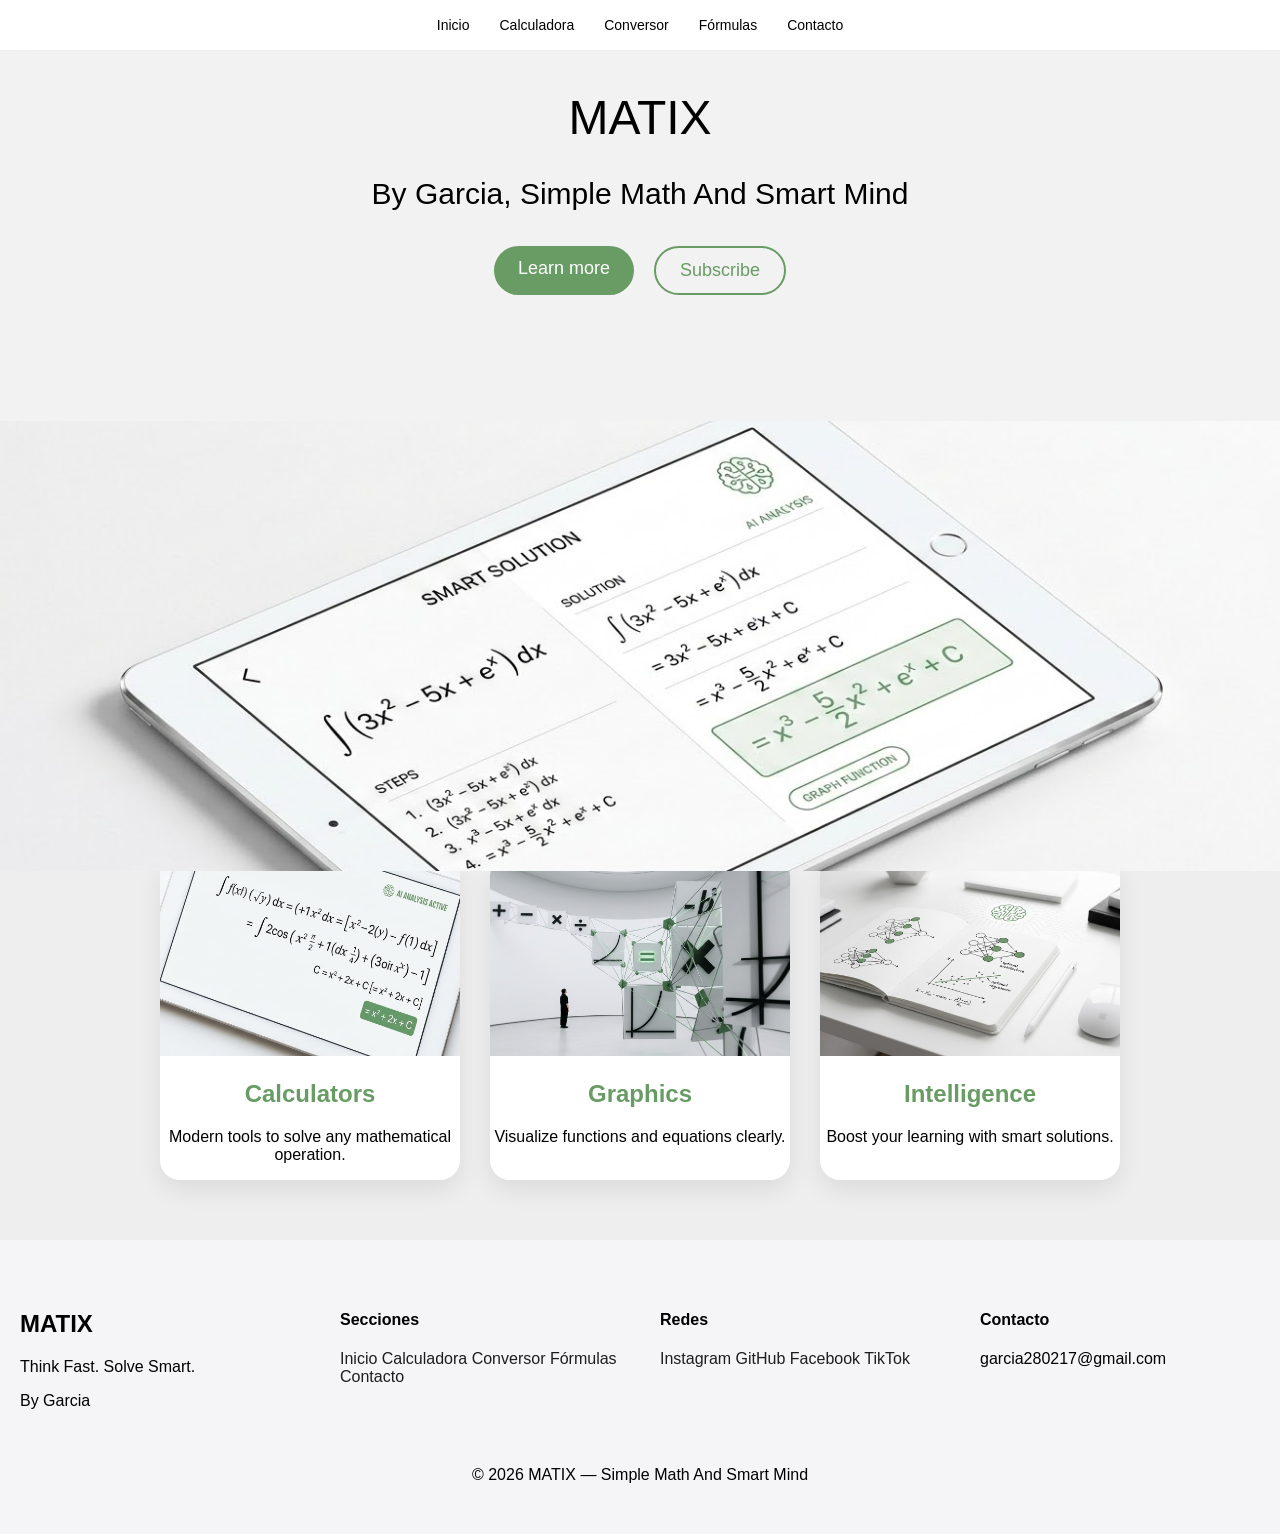
==== index.html @ 64fded67 "Update Calculadora link to new path" ====
<!DOCTYPE html>
<html lang="es">
<head>
<meta charset="UTF-8">
<meta name="viewport" content="width=device-width, initial-scale=1.0">
<title>MATIX</title>

<link href="https://fonts.googleapis.com/css2?family=Manrope:wght@300;600&display=swap" rel="stylesheet">
<link rel="stylesheet" href="index.css">

</head>

<body>

<!-- CONTENEDOR GENERAL -->
<div class="page">

    <!-- NAV -->
    <div class="nav-container">
        <nav>
            <div class="menu-toggle">☰</div>

            <ul class="menu">
                <li><a href="#">Inicio</a></li>
                <li><a href="00-Pag/Calculadora/calculadora.html">Calculadora</a></li>
                <li><a href="#">Conversor</a></li>
                <li><a href="#">Fórmulas</a></li>
                <li><a href="#">Contacto</a></li>
            </ul>
        </nav>

    <!-- CONTENIDO -->
    <main>

        <div class="cuadro2">
            <h1 class="title">MATIX</h1>
            <h2 class="subtt">By Garcia, Simple Math And Smart Mind</h2>

            <!-- BOTONES -->
            <div class="contenedor">
                <div class="botones">
                    <a href="#" class="btn primary">Learn more</a>
                    <a href="#" class="btn outline">Subscribe</a>
                </div>
            </div>
            <br><br>
            <!-- CARRUSEL -->
            <div class="carousel">
                <div class="slides">

                    <div class="slide">
                        <img src="./00-Pag/img1.jpg">
                    </div>

                    <div class="slide">
                        <img src="./00-Pag/img2-.jpg">
                    </div>

                    <div class="slide">
                        <img src="./00-Pag/img3-.jpg">
                    </div>

                </div>
            </div>
        </div>
        <br><br><br><br> <br><br> <br>
        <!-- CARDS -->
        <div class="divcards">
            <div class="cards">
                <div class="card">
                <img src="./00-Pag/cards/calculadora.jpg" alt="Calculadora">
                <h2>Calculators</h2>
                <p>Modern tools to solve any mathematical operation.</p>
                </div>

                <div class="card">
                <img src="./00-Pag/cards/graficas.jpg" alt="Gráficas">
                <h2>Graphics</h2>
                <p>Visualize functions and equations clearly.</p>
                </div>

                <div class="card">
                <img src="./00-Pag/cards/inteligencia.jpg" alt="Inteligencia">
                <h2>Intelligence</h2>
                <p>Boost your learning with smart solutions.</p>
                </div>
            </div>
        </div>

    </main>

    <!-- FOOTER -->
    <footer class="footer">

        <div class="footer-container">

            <div>
                <h2>MATIX</h2>
                <p>Think Fast. Solve Smart.</p>
                <p>By Garcia</p>
            </div>

            <div>
                <h4>Secciones</h4>
                <a href="#">Inicio</a>
                <a href="00-Pag/Calculadora/calculadora.html">Calculadora</a>
                <a href="#">Conversor</a>
                <a href="#">Fórmulas</a>
                <a href="#">Contacto</a>
            </div>

            <div>
                <h4>Redes</h4>
                <a href="https://instagram.com/prvgarcia_" target="_blank">Instagram</a>
                <a href="https://github.com/garciaG29" target="_blank">GitHub</a>
                <a href="#">Facebook</a>
                <a href="https://tiktok.com/@prvgarcia_" target="_blank">TikTok</a>
            </div>

            <div>
                <h4>Contacto</h4>
                <p>garcia280217@gmail.com</p>
            </div>

        </div>

        <div class="footer-bottom">
            © 2026 MATIX — Simple Math And Smart Mind
        </div>

    </footer>

</div>

<script src="index.js"></script>
</body>
</html>
---- index.css ----
/* ================= BASE ================= */
body {
  margin: 0;
  font-family: SF Pro Text,SF Pro Icons,Helvetica Neue,Helvetica,Arial,sans-serif;
}

/* ================= NAV APPLE ================= */
nav {
  position: fixed;
  top: 0;
  left: 0;
  width: 100%;
  height: 50px;

  display: flex;
  justify-content: center;
  align-items: center;

  backdrop-filter: blur(12px);
  -webkit-backdrop-filter: blur(12px);
  background: rgba(255,255,255,0.6);

  border-bottom: 1px solid rgba(0,0,0,0.05);
  z-index: 1000;
}

.menu {
  display: flex;
  gap: 30px;
  list-style: none;
  margin: 0;
  padding: 0;
}

.menu li a {
  text-decoration: none;
  color: #000;
  font-size: 14px;
  transition: 0.3s;
}

.menu li a:hover {
  opacity: 0.5;
}

/* BOTÓN HAMBURGUESA */
.menu-toggle {
  display: none;
  position: absolute;
  left: 20px;
  font-size: 22px;
  cursor: pointer;
}

/* HERO */
.cuadro2 {
  margin-top: 50px;
  background-color: rgb(242,242,242);
  width: 100%;
  height: 620px;
}

.title {
  font-weight: 500;
  font-size: 48px;
  padding: 40px;
  text-align: center;
}

.subtt {
  font-weight: 100;
  font-size: 30px;
  padding: 40px;
  text-align: center;
  margin-top: -80px;
}

/* BOTONES */
.botones {
  display: flex;
  gap: 20px;
  padding: 40px;
}

.contenedor {
  margin-top: -70px;
  display: grid;
  place-items: center;
}

.btn {
  padding: 12px 24px;
  border-radius: 30px;
  font-size: 18px;
  text-decoration: none;
  transition: 0.3s;
}

.btn.primary {
  background: #699C64;
  color: white;
}

.btn.outline {
  border: 2px solid #699C64;
  color: #699C64;
}

.btn.outline:hover {
  background: #699C64;
  color: white;
}

/* ================= CARRUSEL ================= */
.carousel {
  position: relative;
  width: 100%;
  height: 450px;
  margin: 50px auto;
  overflow: hidden;
}

.slides {
  display: flex;
  transition: transform 1s ease-in-out;
}

.slide {
  min-width: 100%;
}

.slide img {
  width: 100%;
  display: block;
  margin-top: -110px;
}

/* ================= CARDS ================= */
.divcards {
  background: rgb(238,238,238);
}

.cards {
  display: flex;
  justify-content: center;
  gap: 30px;
  padding: 60px;
  flex-wrap: wrap;
}

.card {
  background: #fff;
  width: 300px;
  border-radius: 20px;
  overflow: hidden;
  box-shadow: 0 10px 25px rgba(0,0,0,0.08);
  transition: 0.3s;
  text-align: center;
}

.card:hover {
  transform: translateY(-10px);
}

.card img {
  width: 100%;
  height: 200px;
  object-fit: cover;
}

.card h2 {
  color: #699C64;
}

/* ================= FOOTER ================= */
.footer {
  background: #f5f5f7;
  padding: 50px 20px;
}

.footer-container {
  display: grid;
  grid-template-columns: repeat(auto-fit,minmax(200px,1fr));
  gap: 40px;
}

.footer a {
  text-decoration: none;
  color: #1d1d1f;
}

.footer-bottom {
  text-align: center;
  margin-top: 40px;
}

/* ================= RESPONSIVE ================= */

/* TABLET */
@media (max-width:1024px){
  .title {font-size:36px;}
  .subtt {font-size:22px;}
}

/* MOBILE */
@media (max-width:768px){

  /* NAV */
  .menu-toggle {
    display: block;
  }

  .menu {
    position: absolute;
    top: 50px;
    left: 0;
    width: 100%;

    flex-direction: column;
    align-items: center;

    background: rgba(255,255,255,0.85);
    backdrop-filter: blur(20px);

    padding: 20px 0;

    transform: translateY(-20px);
    opacity: 0;
    pointer-events: none;

    transition: all 0.4s ease;
  }

  .menu.active {
    transform: translateY(0);
    opacity: 1;
    pointer-events: auto;
  }

  /* HERO */
  .cuadro2 {
    height: auto;
    padding: 40px 20px;
  }

  .title {
    font-size: 28px;
  }

  .subtt {
    font-size: 16px;
    margin-top: -20px;
  }

  /* BOTONES */
  .botones {
    flex-direction: column;
    align-items: center;
  }

  .btn {
    width: 80%;
    text-align: center;
  }

  /* CARRUSEL */
  .carousel {
    height: 250px;
  }

  .slide img {
    margin-top: 0;
    height: 100%;
    object-fit: cover;
  }

  /* CARDS */
  .cards {
    flex-direction: column;
    align-items: center;
    padding: 20px;
  }

  .card {
    width: 90%;
  }

  /* FOOTER */
  .footer-container {
    grid-template-columns: 1fr;
    text-align: center;
  }
}
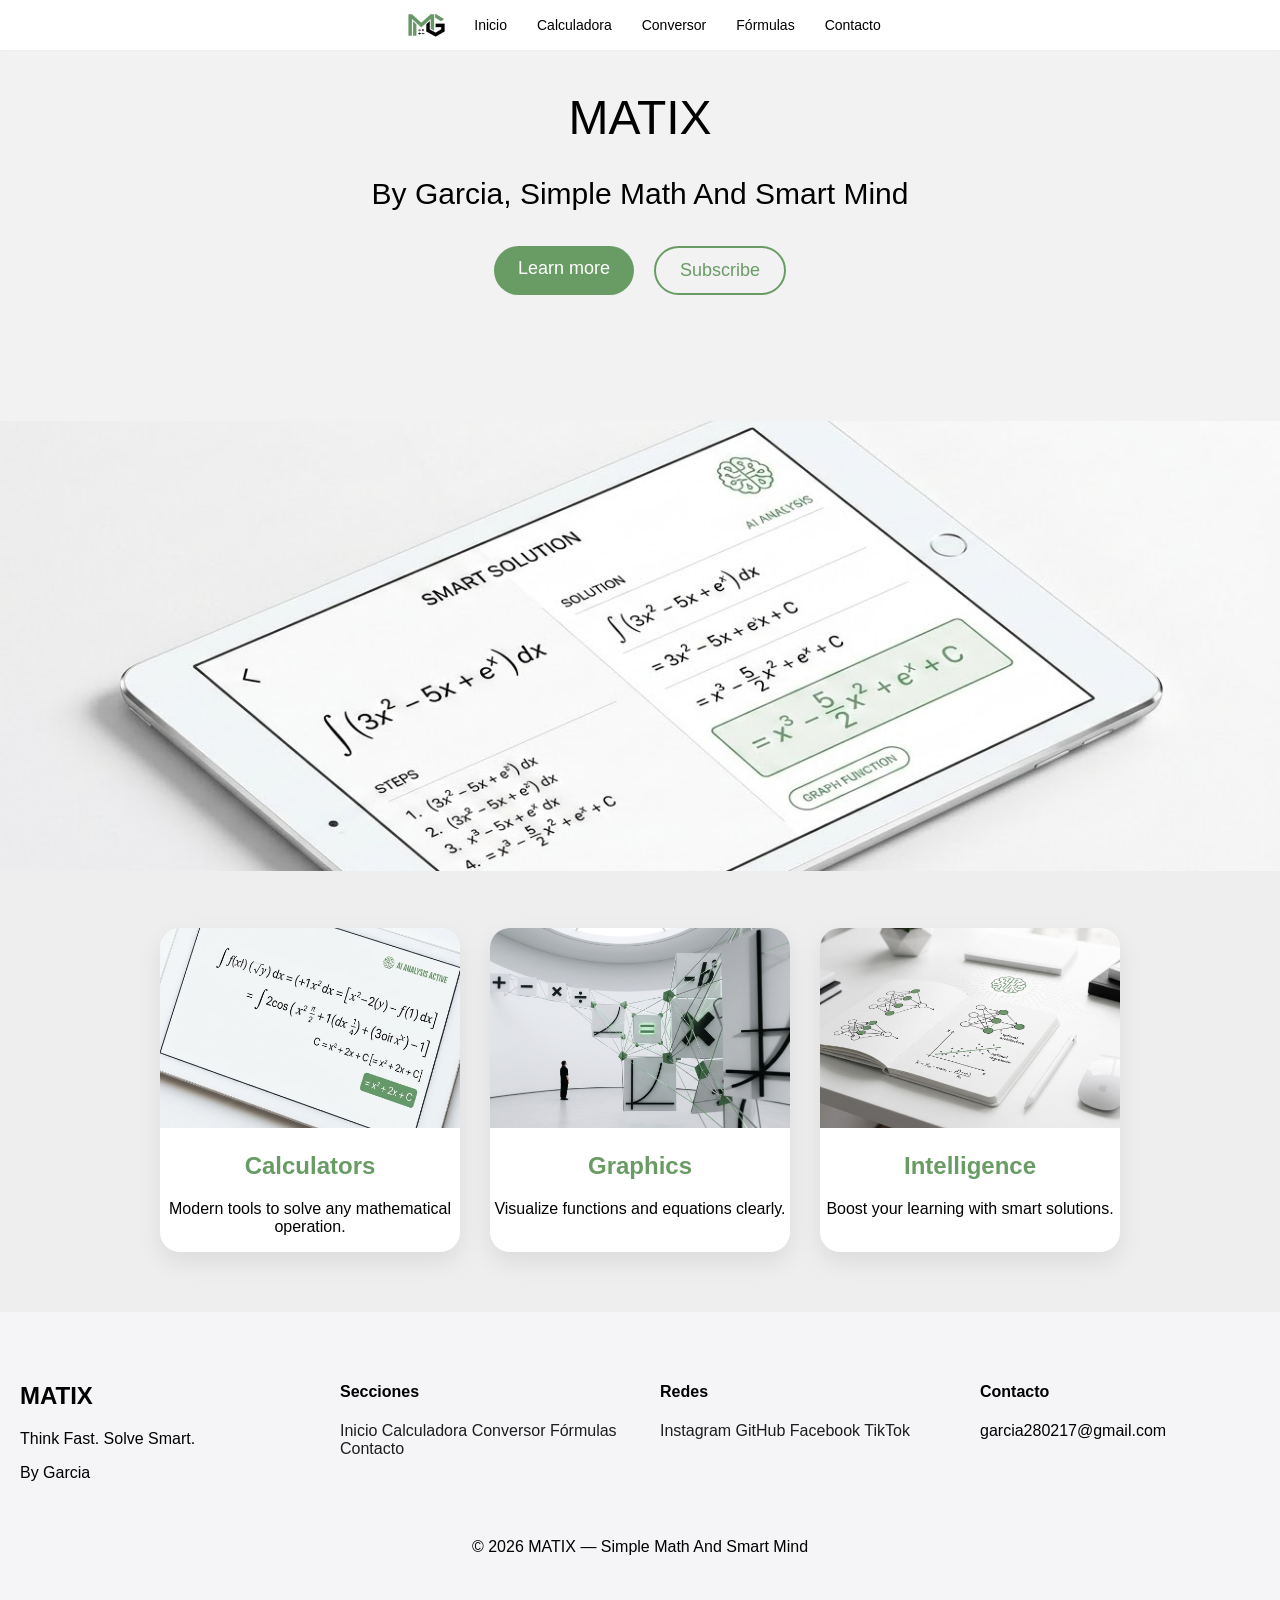
==== commit 46172119: ""ACTUALIZAR"" ====
--- a/index.html
+++ b/index.html
@@ -4,7 +4,7 @@
 <meta charset="UTF-8">
 <meta name="viewport" content="width=device-width, initial-scale=1.0">
 <title>MATIX</title>
-
+<link rel="icon" href="./logo.png?v=3">
 <link href="https://fonts.googleapis.com/css2?family=Manrope:wght@300;600&display=swap" rel="stylesheet">
 <link rel="stylesheet" href="index.css">
 
@@ -19,7 +19,7 @@
     <div class="nav-container">
         <nav>
             <div class="menu-toggle">☰</div>
-
+            <img src="./logo.png" alt="Logo MATIX" class="logo">
             <ul class="menu">
                 <li><a href="#">Inicio</a></li>
                 <li><a href="00-Pag/Calculadora/calculadora.html">Calculadora</a></li>
@@ -63,7 +63,7 @@
                 </div>
             </div>
         </div>
-        <br><br><br><br> <br><br> <br>
+        <br><br><br><br> <br><br> <br> <br> <br> <br> <br> 
         <!-- CARDS -->
         <div class="divcards">
             <div class="cards">
--- a/index.css
+++ b/index.css
@@ -11,7 +11,6 @@
   left: 0;
   width: 100%;
   height: 50px;
-
   display: flex;
   justify-content: center;
   align-items: center;
@@ -23,7 +22,10 @@
   border-bottom: 1px solid rgba(0,0,0,0.05);
   z-index: 1000;
 }
-
+.logo{
+  height: 30px;
+  margin-right: 20px;
+}
 .menu {
   display: flex;
   gap: 30px;
@@ -290,4 +292,4 @@
     grid-template-columns: 1fr;
     text-align: center;
   }
-}+}
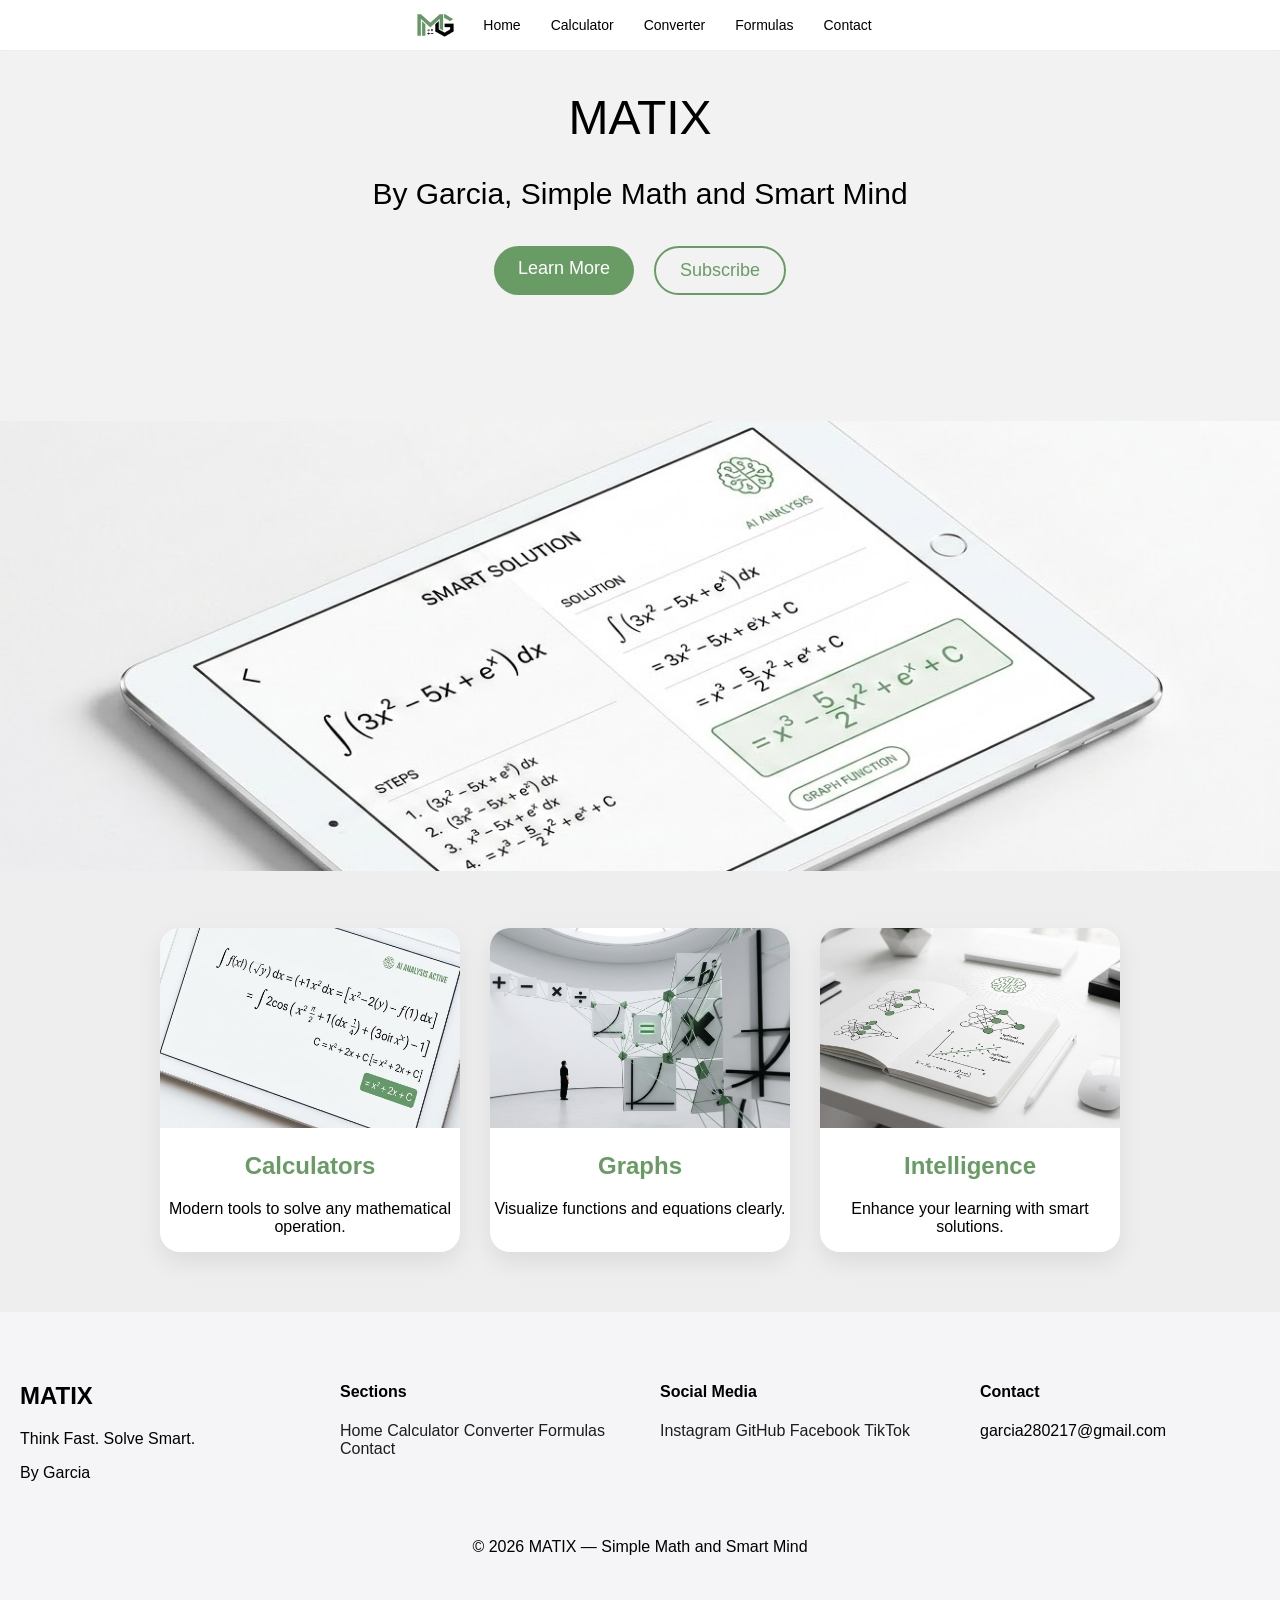
==== commit 5123edf4: ""Cambio Idioma"" ====
--- a/index.html
+++ b/index.html
@@ -1,5 +1,5 @@
 <!DOCTYPE html>
-<html lang="es">
+<html lang="en">
 <head>
 <meta charset="UTF-8">
 <meta name="viewport" content="width=device-width, initial-scale=1.0">
@@ -12,39 +12,39 @@
 
 <body>
 
-<!-- CONTENEDOR GENERAL -->
+<!-- GENERAL CONTAINER -->
 <div class="page">
 
     <!-- NAV -->
     <div class="nav-container">
         <nav>
             <div class="menu-toggle">☰</div>
-            <img src="./logo.png" alt="Logo MATIX" class="logo">
+            <img src="./logo.png" alt="MATIX Logo" class="logo">
             <ul class="menu">
-                <li><a href="#">Inicio</a></li>
-                <li><a href="00-Pag/Calculadora/calculadora.html">Calculadora</a></li>
-                <li><a href="#">Conversor</a></li>
-                <li><a href="#">Fórmulas</a></li>
-                <li><a href="#">Contacto</a></li>
+                <li><a href="#">Home</a></li>
+                <li><a href="00-Pag/Calculadora/calculadora.html">Calculator</a></li>
+                <li><a href="00-Pag/Conversor/conversor.html">Converter</a></li>
+                <li><a href="#">Formulas</a></li>
+                <li><a href="#">Contact</a></li>
             </ul>
         </nav>
 
-    <!-- CONTENIDO -->
+    <!-- CONTENT -->
     <main>
 
         <div class="cuadro2">
             <h1 class="title">MATIX</h1>
-            <h2 class="subtt">By Garcia, Simple Math And Smart Mind</h2>
+            <h2 class="subtt">By Garcia, Simple Math and Smart Mind</h2>
 
-            <!-- BOTONES -->
+            <!-- BUTTONS -->
             <div class="contenedor">
                 <div class="botones">
-                    <a href="#" class="btn primary">Learn more</a>
+                    <a href="#" class="btn primary">Learn More</a>
                     <a href="#" class="btn outline">Subscribe</a>
                 </div>
             </div>
             <br><br>
-            <!-- CARRUSEL -->
+            <!-- CAROUSEL -->
             <div class="carousel">
                 <div class="slides">
 
@@ -68,21 +68,21 @@
         <div class="divcards">
             <div class="cards">
                 <div class="card">
-                <img src="./00-Pag/cards/calculadora.jpg" alt="Calculadora">
+                <img src="./00-Pag/cards/calculadora.jpg" alt="Calculator">
                 <h2>Calculators</h2>
                 <p>Modern tools to solve any mathematical operation.</p>
                 </div>
 
                 <div class="card">
-                <img src="./00-Pag/cards/graficas.jpg" alt="Gráficas">
-                <h2>Graphics</h2>
+                <img src="./00-Pag/cards/graficas.jpg" alt="Graphs">
+                <h2>Graphs</h2>
                 <p>Visualize functions and equations clearly.</p>
                 </div>
 
                 <div class="card">
-                <img src="./00-Pag/cards/inteligencia.jpg" alt="Inteligencia">
+                <img src="./00-Pag/cards/inteligencia.jpg" alt="Intelligence">
                 <h2>Intelligence</h2>
-                <p>Boost your learning with smart solutions.</p>
+                <p>Enhance your learning with smart solutions.</p>
                 </div>
             </div>
         </div>
@@ -101,16 +101,16 @@
             </div>
 
             <div>
-                <h4>Secciones</h4>
-                <a href="#">Inicio</a>
-                <a href="00-Pag/Calculadora/calculadora.html">Calculadora</a>
-                <a href="#">Conversor</a>
-                <a href="#">Fórmulas</a>
-                <a href="#">Contacto</a>
+                <h4>Sections</h4>
+                <a href="#">Home</a>
+                <a href="00-Pag/Calculadora/calculadora.html">Calculator</a>
+                <a href="#">Converter</a>
+                <a href="#">Formulas</a>
+                <a href="#">Contact</a>
             </div>
 
             <div>
-                <h4>Redes</h4>
+                <h4>Social Media</h4>
                 <a href="https://instagram.com/prvgarcia_" target="_blank">Instagram</a>
                 <a href="https://github.com/garciaG29" target="_blank">GitHub</a>
                 <a href="#">Facebook</a>
@@ -118,14 +118,14 @@
             </div>
 
             <div>
-                <h4>Contacto</h4>
+                <h4>Contact</h4>
                 <p>garcia280217@gmail.com</p>
             </div>
 
         </div>
 
         <div class="footer-bottom">
-            © 2026 MATIX — Simple Math And Smart Mind
+            © 2026 MATIX — Simple Math and Smart Mind
         </div>
 
     </footer>
@@ -134,4 +134,4 @@
 
 <script src="index.js"></script>
 </body>
-</html>
+</html>
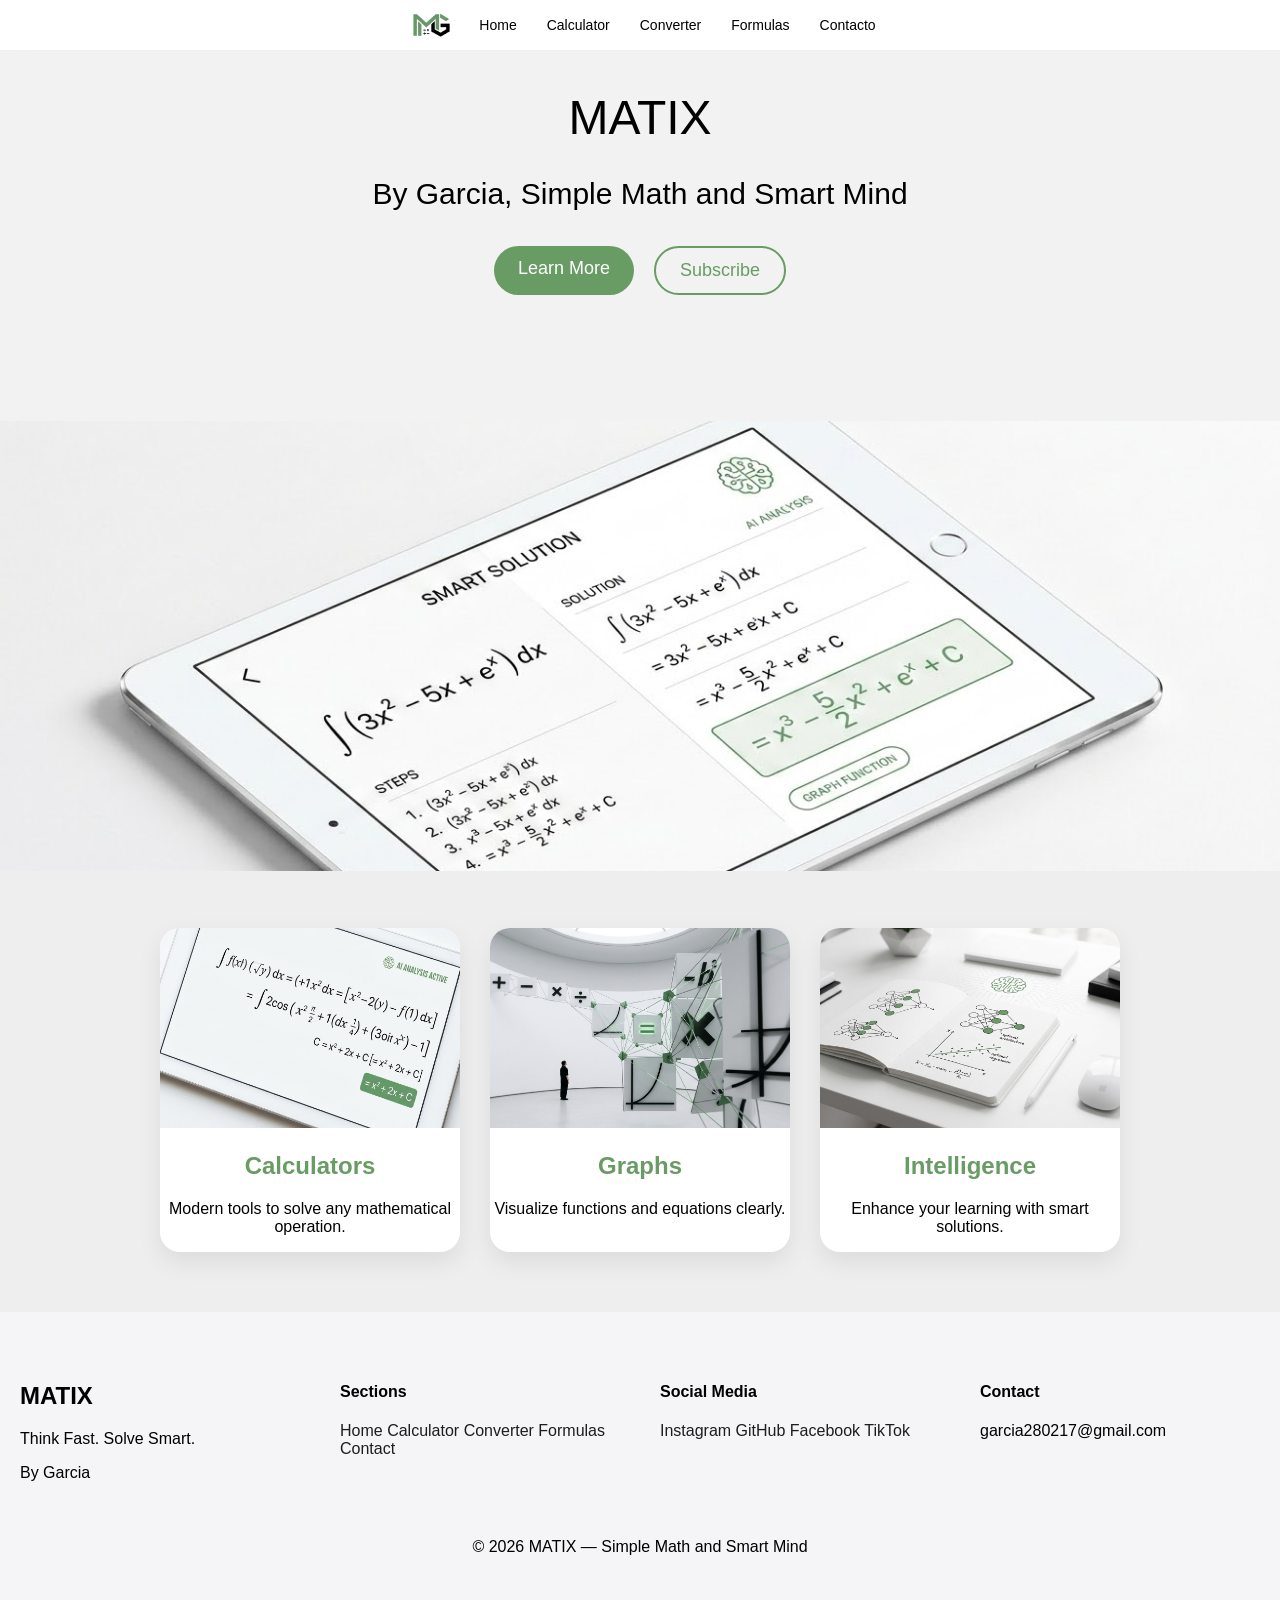
==== commit d5b9c4e1: ""Add contact page and update navigation links"" ====
--- a/index.html
+++ b/index.html
@@ -24,8 +24,8 @@
                 <li><a href="#">Home</a></li>
                 <li><a href="00-Pag/Calculadora/calculadora.html">Calculator</a></li>
                 <li><a href="00-Pag/Conversor/conversor.html">Converter</a></li>
-                <li><a href="#">Formulas</a></li>
-                <li><a href="#">Contact</a></li>
+                <li><a href="00-Pag/Formulas/formulas.html">Formulas</a></li>
+                <li><a href="00-Pag/Contacto/contacto.html" class="active">Contacto</a></li>
             </ul>
         </nav>
 
@@ -134,4 +134,4 @@
 
 <script src="index.js"></script>
 </body>
-</html>+</html>
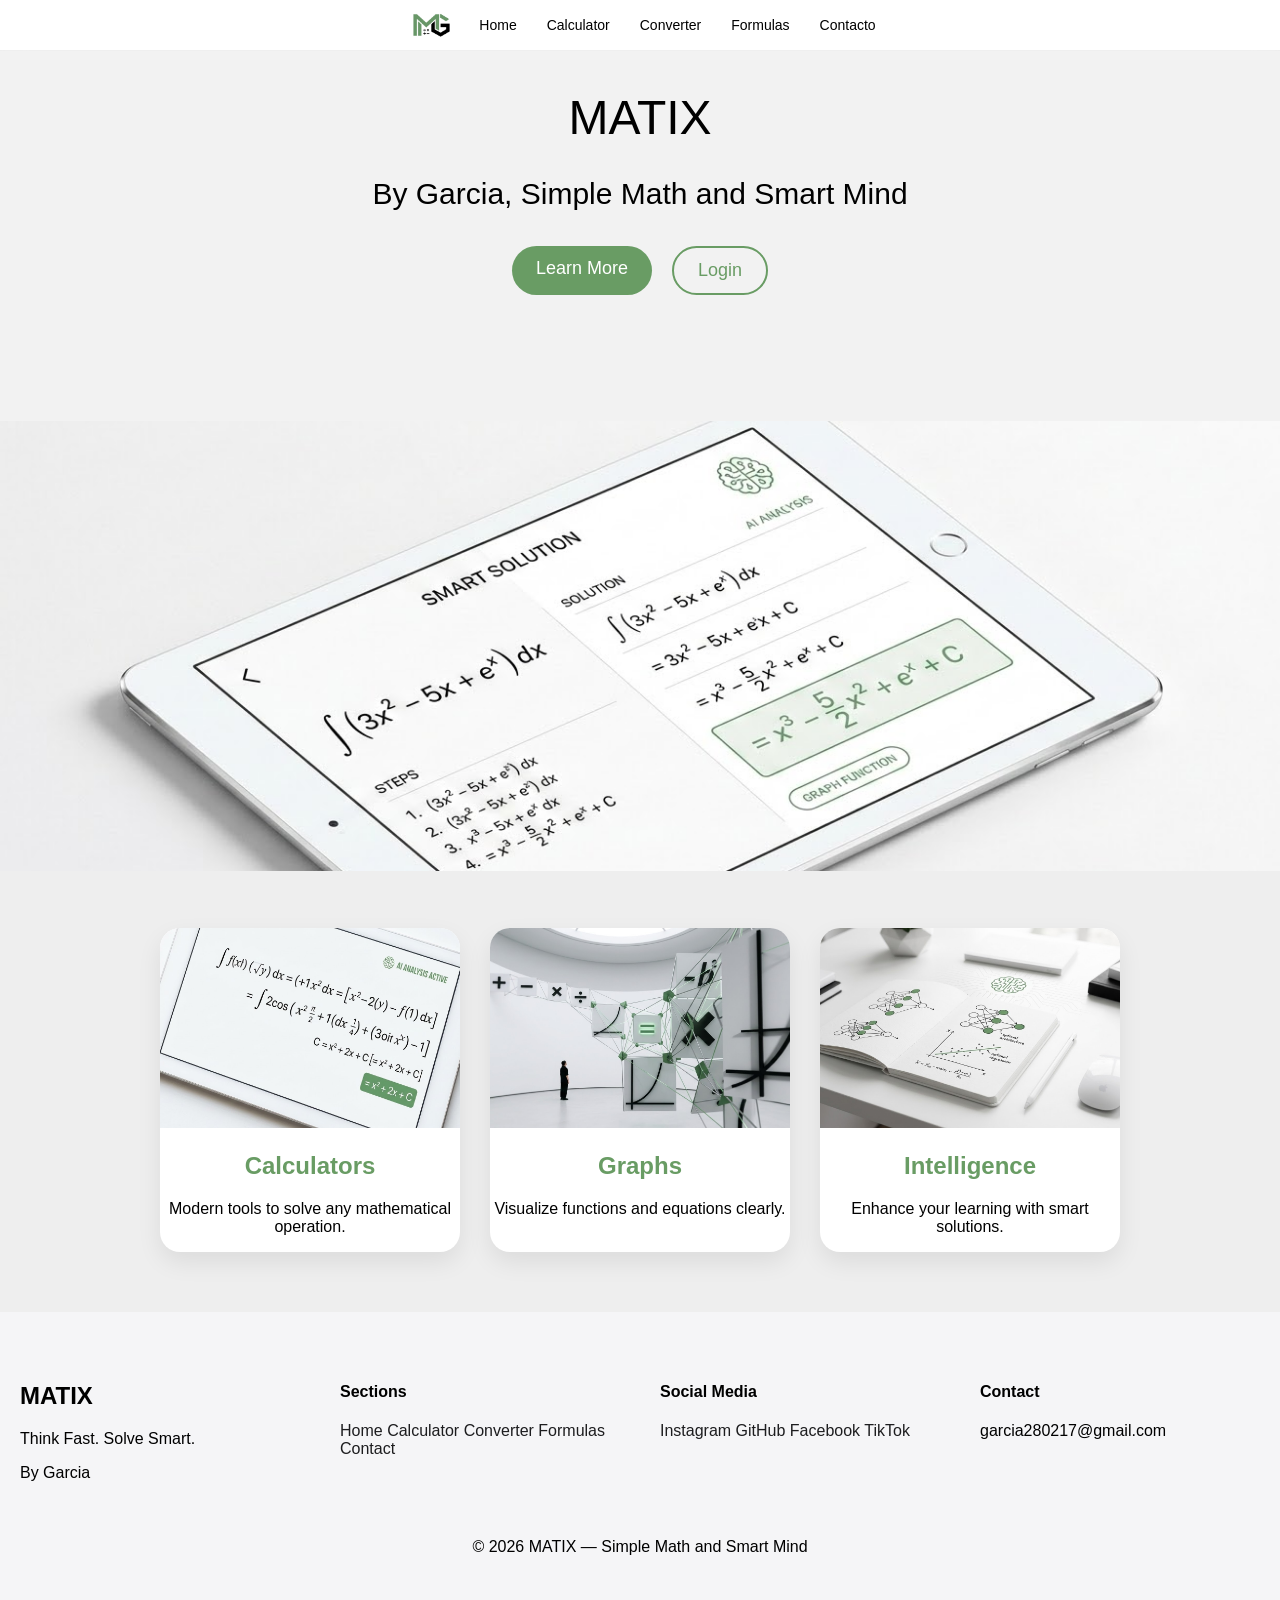
==== commit 96184f2e: ""Add login and register page-02"" ====
--- a/index.html
+++ b/index.html
@@ -40,7 +40,7 @@
             <div class="contenedor">
                 <div class="botones">
                     <a href="#" class="btn primary">Learn More</a>
-                    <a href="#" class="btn outline">Subscribe</a>
+                    <a href="00-Pag/Login_Register/login_register.html" class="btn outline">Login</a>
                 </div>
             </div>
             <br><br>
